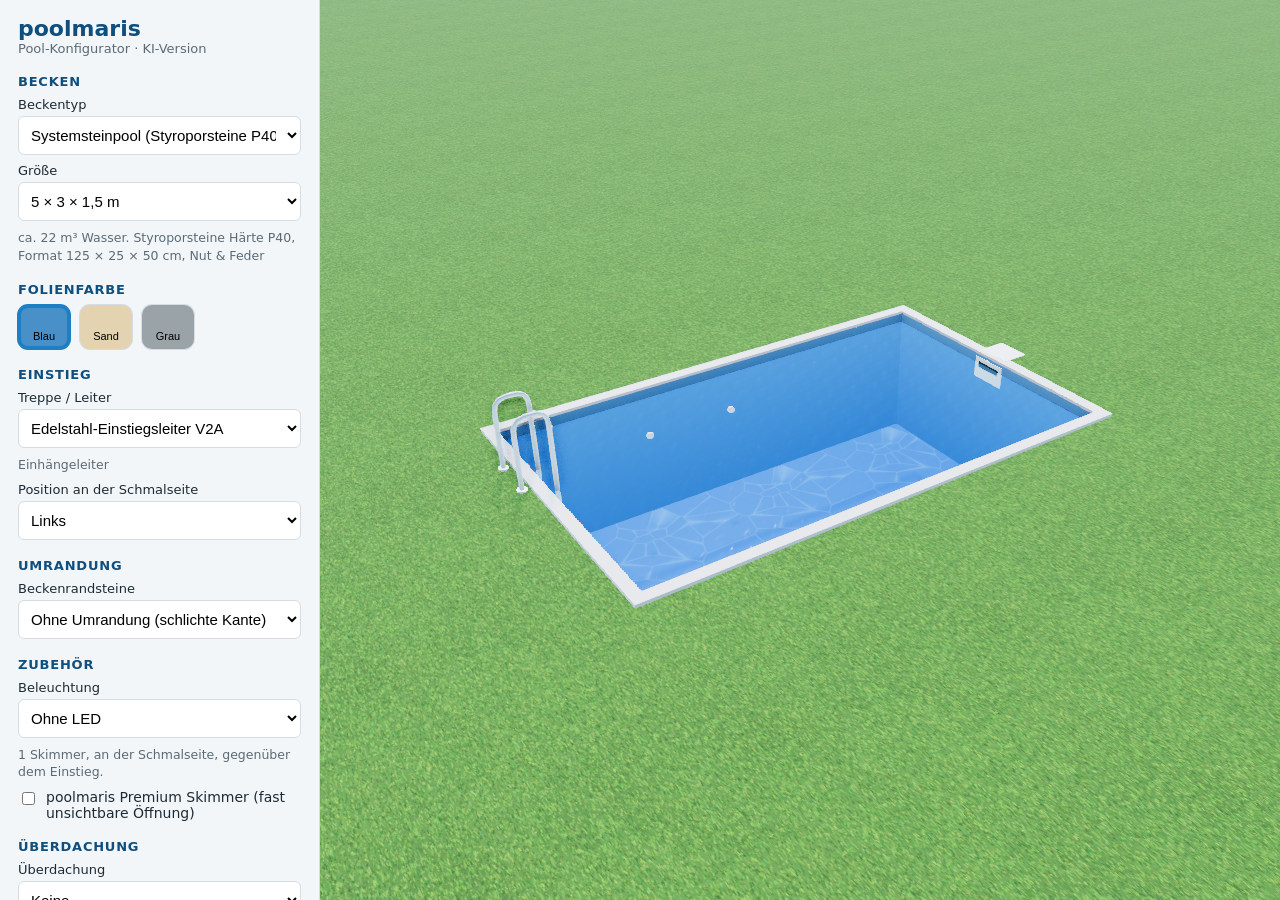
==== app-ki/index.html @ 62652e99 "KI-Version: Garten aus einem Foto in 3D (lokale Tiefenschätzung) Neuer Ordner app-ki/ mit Depth Anyt" ====
<!doctype html>
<html lang="de">
<head>
  <meta charset="utf-8">
  <!-- Sicherheitsrichtlinie: nur eigene Dateien, keine Verbindung nach außen (GitHub Pages kennt keine _headers) -->
  <meta http-equiv="Content-Security-Policy" content="default-src 'none'; script-src 'self' 'wasm-unsafe-eval' 'sha256-Ij7KniZE82u8ZXBzYH07GZ1k4bq/NkTw0T9GxpYqOXI='; style-src 'self' 'unsafe-inline'; img-src 'self' data: blob:; connect-src 'self'; base-uri 'none'; form-action 'none'">
  <meta name="robots" content="noindex, nofollow">
  <meta name="viewport" content="width=device-width, initial-scale=1">
  <title>poolmaris Pool-Konfigurator (KI-Version)</title>
  <link rel="stylesheet" href="style.css">
  <!-- Three.js liegt lokal in app/lib (kein CDN, keine Verbindung nach außen) -->
  <script type="importmap">
    { "imports": { "three": "./lib/three.module.js" } }
  </script>
</head>
<body>
  <aside id="panel">
    <h1>poolmaris<span>Pool-Konfigurator · KI-Version</span></h1>

    <div id="meldung" class="meldung" hidden></div>
    <div id="optionen"></div>
  </aside>

  <main>
    <!-- Gartenfoto des Kunden (nur lokal, nie hochgeladen) liegt hinter der transparenten 3D-Ansicht -->
    <img id="foto-bild" alt="Gartenfoto" hidden>
    <canvas id="ansicht"></canvas>
    <div id="horizont-linie" hidden><span>Horizont</span></div>
    <input type="file" id="foto-datei" accept="image/*" hidden>
    <input type="file" id="garten-dateien" accept="image/*" multiple hidden>
    <input type="file" id="ki-datei" accept="image/*" hidden>
    <div id="fehler" hidden></div>
  </main>

  <!-- Druckansicht der Zusammenfassung (nur beim Drucken sichtbar) -->
  <div id="druck"></div>

  <script type="module" src="main.js"></script>
</body>
</html>
---- app-ki/style.css ----
/* poolmaris Pool-Konfigurator – Oberfläche (Phase 2) */
:root {
  --blau: #1f7fc4;
  --blau-dunkel: #0e4f80;
  --grau: #f3f6f8;
  --rand: #d5dde3;
  --text: #1c2b36;
}
* { box-sizing: border-box; }
html, body { height: 100%; margin: 0; }
body {
  display: flex;
  font-family: system-ui, -apple-system, "Segoe UI", Roboto, sans-serif;
  color: var(--text);
  background: #fff;
}
#panel {
  width: 320px;
  flex: none;
  overflow-y: auto;
  padding: 16px 18px 24px;
  background: var(--grau);
  border-right: 1px solid var(--rand);
}
h1 { margin: 0 0 14px; font-size: 22px; color: var(--blau-dunkel); }
h1 span { display: block; font-size: 13px; font-weight: 400; color: #5a6b77; }
h2 { margin: 18px 0 8px; font-size: 13px; letter-spacing: .06em; text-transform: uppercase; color: var(--blau-dunkel); }
label { display: block; margin: 8px 0 4px; font-size: 13px; }
select {
  width: 100%;
  padding: 9px 8px;
  font-size: 15px;
  border: 1px solid var(--rand);
  border-radius: 6px;
  background: #fff;
}
.hinweis { margin: 8px 0 0; font-size: 12.5px; line-height: 1.4; color: #5a6b77; }
.farben { display: flex; gap: 10px; flex-wrap: wrap; }
.farben button {
  width: 64px; height: 64px;
  border: 3px solid transparent;
  border-radius: 10px;
  cursor: pointer;
  font-size: 12px;
  color: #000;
  display: flex; align-items: flex-end; justify-content: center;
  padding: 0 0 4px;
  box-shadow: 0 0 0 1px var(--rand);
}
.farben button[aria-pressed="true"] { border-color: var(--blau); box-shadow: 0 0 0 1px var(--blau); }
main { flex: 1; position: relative; min-width: 0; }
#ansicht { width: 100%; height: 100%; display: block; touch-action: none; }
#fehler { position: absolute; inset: 20px; padding: 16px; background: #fff3f0; border: 1px solid #e3a99a; border-radius: 8px; }

/* Schmale Bildschirme: Bedienfeld unter die 3D-Ansicht */
@media (max-width: 760px) {
  body { flex-direction: column-reverse; }
  #panel { width: 100%; height: 42%; border-right: 0; border-top: 1px solid var(--rand); }
  main { height: 58%; flex: none; }
}

/* Phase 3: dynamische Optionen */
.meldung { margin: 0 0 10px; padding: 8px 10px; font-size: 13px; background: #fff7e0; border: 1px solid #e6cf8a; border-radius: 6px; }
.gruende { margin: 6px 0 0; padding-left: 18px; font-size: 12px; line-height: 1.4; color: #8a4b2a; }
.zeile { display: flex; align-items: flex-start; gap: 8px; margin: 8px 0 0; font-size: 14px; }
.zeile input { margin-top: 3px; }
.zeile.aus { color: #99a3ab; }
.zeile .grund { display: block; font-size: 12px; color: #8a4b2a; }
.farben button.klein { width: 52px; height: 44px; font-size: 11px; }
.farben button[disabled] { opacity: .4; cursor: not-allowed; }
.farben.klein button { width: 52px; height: 44px; font-size: 11px; }

/* Phase 4: Ergebnis festhalten */
.knoepfe { display: flex; flex-direction: column; gap: 8px; margin-top: 10px; }
.knopf { padding: 10px 12px; font-size: 14px; text-align: left; color: #fff; background: var(--blau); border: 0; border-radius: 6px; cursor: pointer; }
.knopf:hover { background: var(--blau-dunkel); }
input[type="text"] { width: 100%; padding: 9px 8px; font-size: 15px; border: 1px solid var(--rand); border-radius: 6px; }

/* Druckansicht: nur die Zusammenfassung, ohne Bedienfeld */
#druck { display: none; }
@page { margin: 14mm; }
@media print {
  body { display: block; }
  #panel, main { display: none !important; }
  #druck { display: block; font-family: system-ui, -apple-system, "Segoe UI", Roboto, sans-serif; color: #000; }
  #druck h1 { margin: 0; font-size: 24px; color: var(--blau-dunkel); }
  #druck .kopf { margin: 4px 0 12px; color: #555; }
  #druck img { width: 100%; max-height: 110mm; object-fit: contain; border: 1px solid #ccc; }
  #druck h2 { margin: 14px 0 4px; font-size: 14px; text-transform: uppercase; letter-spacing: .05em; color: var(--blau-dunkel); }
  #druck section { break-inside: avoid; }
  #druck table { width: 100%; border-collapse: collapse; font-size: 12.5px; }
  #druck th { width: 32%; text-align: left; vertical-align: top; padding: 3px 8px 3px 0; color: #444; font-weight: 600; }
  #druck td { padding: 3px 0; border-bottom: 1px solid #e3e3e3; }
  #druck .fuss { margin-top: 16px; font-size: 11px; color: #666; }
}

input[type="range"] { width: 100%; margin: 6px 0 0; }

/* Foto-Modus */
main { background: #2b2f33; }
#foto-bild { position: absolute; object-fit: fill; pointer-events: none; user-select: none; }
#ansicht { position: relative; }
#panel h3 { margin: 14px 0 2px; font-size: 13px; color: var(--text); }
.knopf.hell { background: #fff; color: var(--blau-dunkel); border: 1px solid var(--rand); }
.knopf.hell:hover { background: var(--grau); }

/* Kundengarten 3D: Fotoliste */
.bildzeile { display: flex; align-items: center; gap: 8px; margin: 8px 0 0; font-size: 12.5px; }
.bildzeile .vorschau { width: 64px; height: 44px; object-fit: cover; border-radius: 4px; border: 1px solid var(--rand); }
.bildzeile > div { flex: 1; display: flex; flex-direction: column; gap: 3px; }
.bildzeile select { padding: 4px 6px; font-size: 13px; }
.knopf.klein { padding: 6px 8px; font-size: 12px; }

/* KI-Garten: Horizontlinie */
#horizont-linie { position: absolute; height: 0; border-top: 2px dashed #ffd400; pointer-events: none; box-shadow: 0 0 0 1px rgba(0,0,0,.25); }
#horizont-linie span { position: absolute; left: 8px; top: -22px; padding: 1px 6px; font-size: 12px; background: #ffd400; color: #000; border-radius: 3px; }
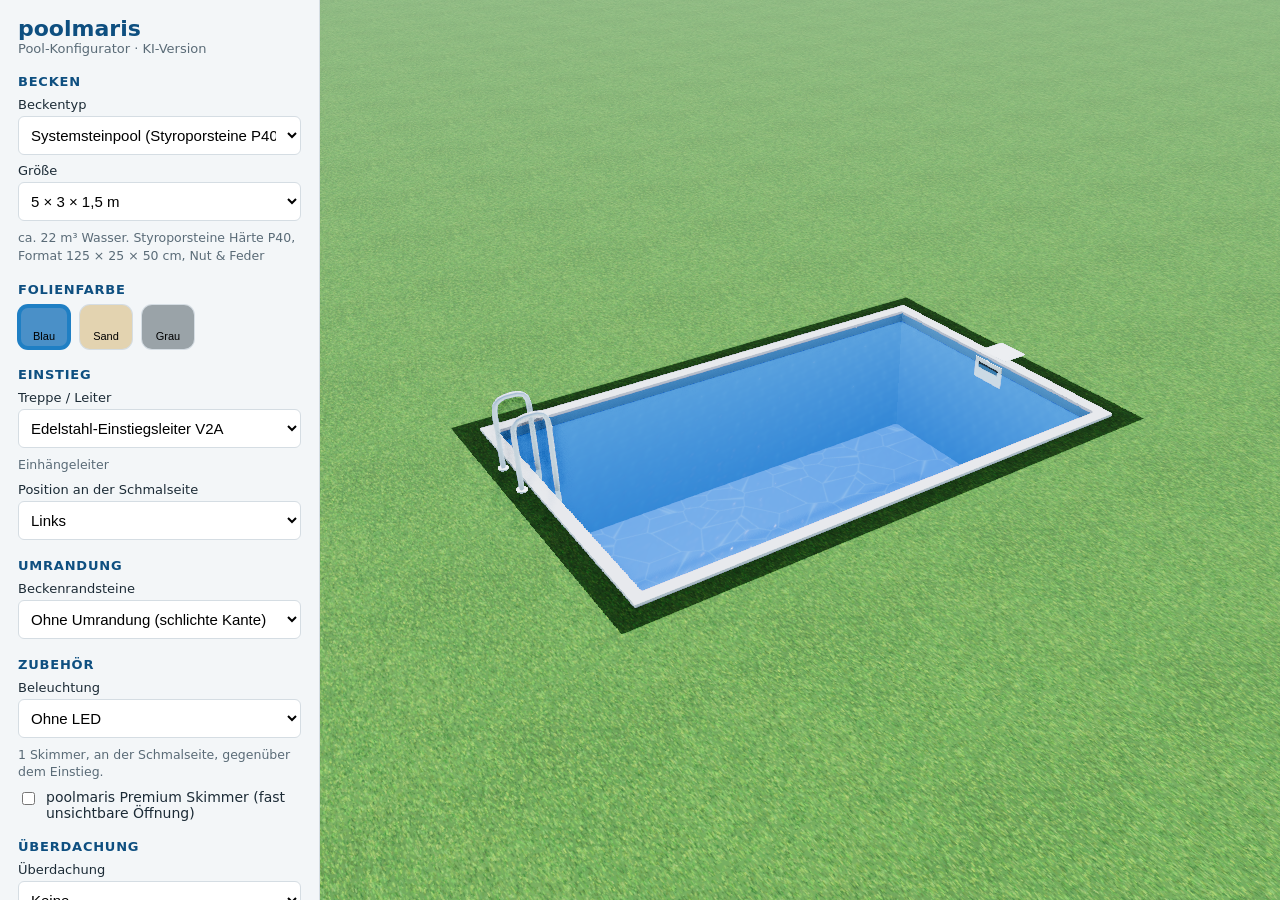
==== commit a9e21476: "Düsen/Scheinwerfer realistisch, Solarmodul Roll'Top 300, KI-Garten genauer - Einlaufdüsen gegenüber " ====
--- a/app-ki/index.html
+++ b/app-ki/index.html
@@ -28,7 +28,8 @@
     <div id="horizont-linie" hidden><span>Horizont</span></div>
     <input type="file" id="foto-datei" accept="image/*" hidden>
     <input type="file" id="garten-dateien" accept="image/*" multiple hidden>
-    <input type="file" id="ki-datei" accept="image/*" hidden>
+    <input type="file" id="ki-datei" accept="image/*" multiple hidden>
+    <input type="file" id="ki-datei-weitere" accept="image/*" multiple hidden>
     <div id="fehler" hidden></div>
   </main>
 
--- a/app-ki/style.css
+++ b/app-ki/style.css
@@ -114,3 +114,9 @@
 /* KI-Garten: Horizontlinie */
 #horizont-linie { position: absolute; height: 0; border-top: 2px dashed #ffd400; pointer-events: none; box-shadow: 0 0 0 1px rgba(0,0,0,.25); }
 #horizont-linie span { position: absolute; left: 8px; top: -22px; padding: 1px 6px; font-size: 12px; background: #ffd400; color: #000; border-radius: 3px; }
+
+/* KI-Garten: Fotoliste, Messen */
+.bildzeile .klein-info { font-size: 11.5px; color: #5a6b77; }
+.bild-knoepfe { display: flex; flex-direction: column; gap: 4px; }
+.bild-knoepfe .knopf { padding: 5px 8px; font-size: 12px; }
+input[type="number"] { width: 100%; padding: 8px; font-size: 15px; border: 1px solid var(--rand); border-radius: 6px; }
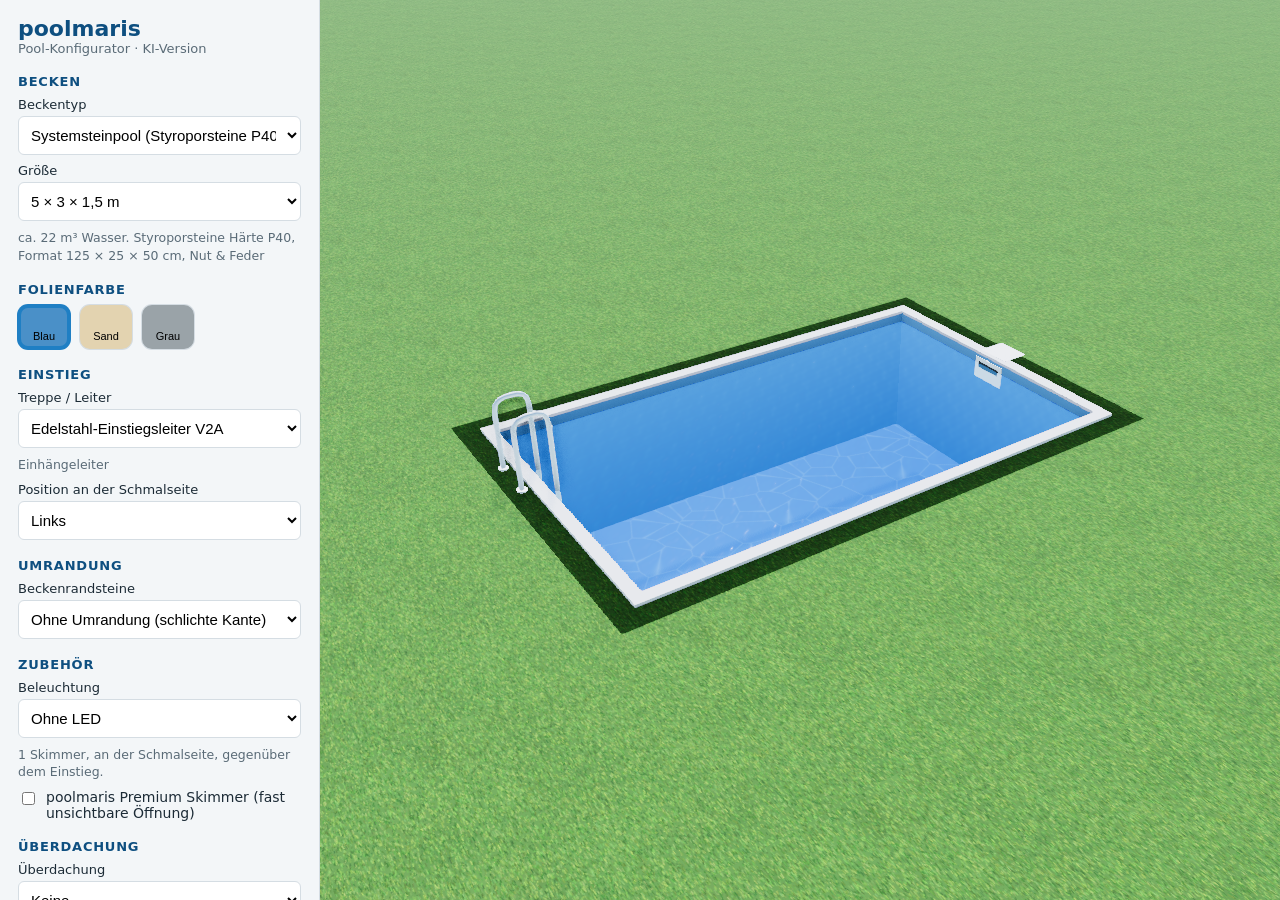
==== commit b605f963: "KI-Garten: mehrere Fotos mit GPS/Kompass, Lageplan, Kippung, HEIC-Daten - Standort und Blickrichtung" ====
--- a/app-ki/index.html
+++ b/app-ki/index.html
@@ -28,8 +28,8 @@
     <div id="horizont-linie" hidden><span>Horizont</span></div>
     <input type="file" id="foto-datei" accept="image/*" hidden>
     <input type="file" id="garten-dateien" accept="image/*" multiple hidden>
-    <input type="file" id="ki-datei" accept="image/*" multiple hidden>
-    <input type="file" id="ki-datei-weitere" accept="image/*" multiple hidden>
+    <input type="file" id="ki-datei" accept="image/*,.heic,.heif" multiple hidden>
+    <input type="file" id="ki-datei-weitere" accept="image/*,.heic,.heif" multiple hidden>
     <div id="fehler" hidden></div>
   </main>
 
--- a/app-ki/style.css
+++ b/app-ki/style.css
@@ -120,3 +120,6 @@
 .bild-knoepfe { display: flex; flex-direction: column; gap: 4px; }
 .bild-knoepfe .knopf { padding: 5px 8px; font-size: 12px; }
 input[type="number"] { width: 100%; padding: 8px; font-size: 15px; border: 1px solid var(--rand); border-radius: 6px; }
+
+/* KI-Garten: Lageplan */
+.lageplan { width: 100%; height: auto; margin-top: 6px; border: 1px solid var(--rand); border-radius: 6px; touch-action: none; cursor: grab; }
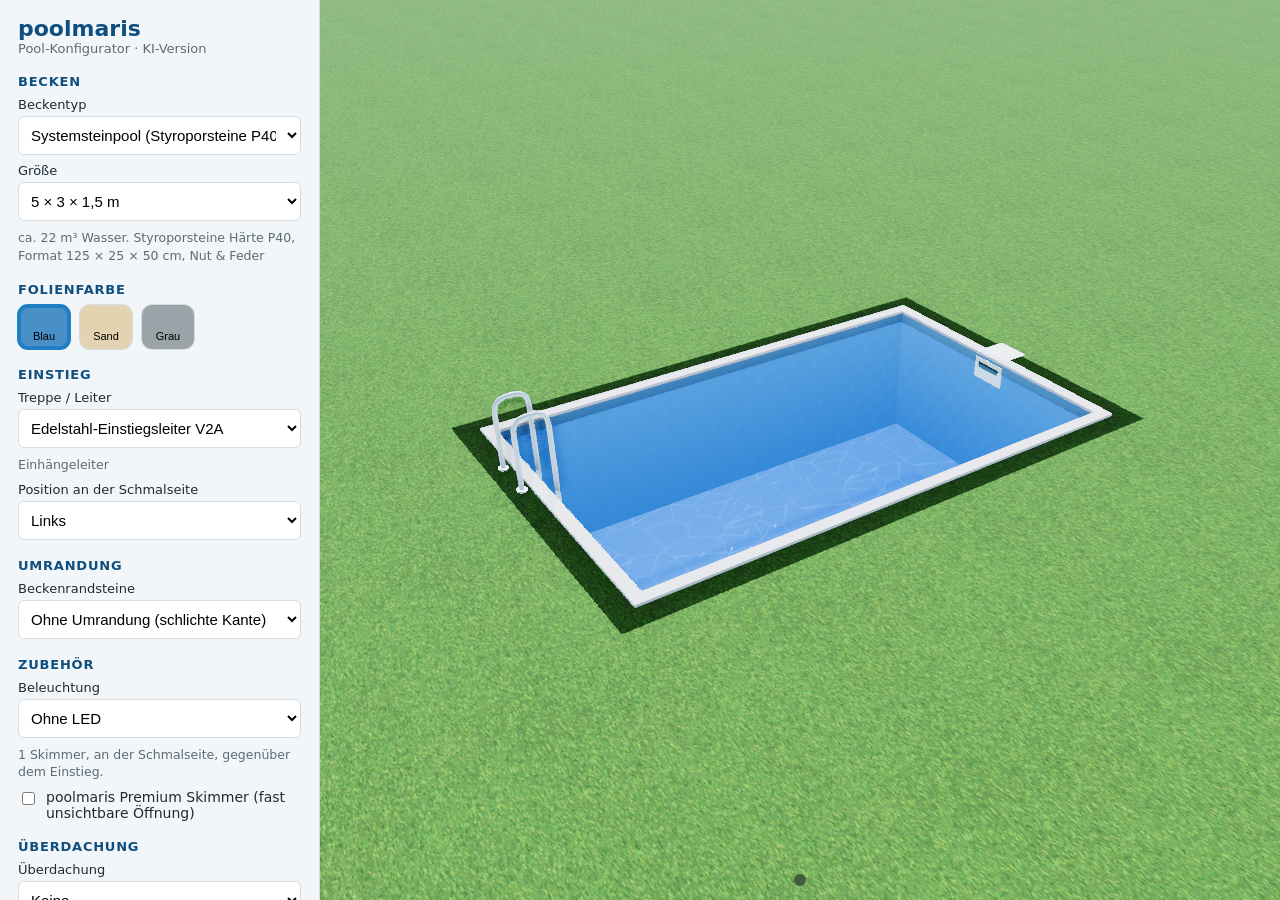
==== commit b5f9c3ca: "KI-Garten einfach für den Laden: Ansichten mit Kamerafahrt, Ausrichten per Pool, Kunden-Anleitung - " ====
--- a/app-ki/index.html
+++ b/app-ki/index.html
@@ -26,6 +26,7 @@
     <img id="foto-bild" alt="Gartenfoto" hidden>
     <canvas id="ansicht"></canvas>
     <div id="horizont-linie" hidden><span>Horizont</span></div>
+    <nav id="ansicht-leiste" hidden aria-label="Ansichten"></nav>
     <input type="file" id="foto-datei" accept="image/*" hidden>
     <input type="file" id="garten-dateien" accept="image/*" multiple hidden>
     <input type="file" id="ki-datei" accept="image/*,.heic,.heif" multiple hidden>
--- a/app-ki/style.css
+++ b/app-ki/style.css
@@ -123,3 +123,9 @@
 
 /* KI-Garten: Lageplan */
 .lageplan { width: 100%; height: auto; margin-top: 6px; border: 1px solid var(--rand); border-radius: 6px; touch-action: none; cursor: grab; }
+
+/* KI-Garten: Vorschaubilder der Ansichten */
+#ansicht-leiste { position: absolute; left: 50%; bottom: 14px; transform: translateX(-50%); display: flex; gap: 8px; padding: 6px; background: rgba(20,26,30,.55); border-radius: 12px; backdrop-filter: blur(6px); z-index: 5; max-width: calc(100% - 24px); overflow-x: auto; }
+.ansicht-knopf { display: flex; flex-direction: column; align-items: center; gap: 3px; padding: 3px; border: 2px solid transparent; border-radius: 8px; background: none; color: #fff; font-size: 11px; cursor: pointer; flex: none; }
+.ansicht-knopf img { width: 92px; height: 52px; object-fit: cover; border-radius: 5px; display: block; }
+.ansicht-knopf.aktiv { border-color: #ffd400; }
